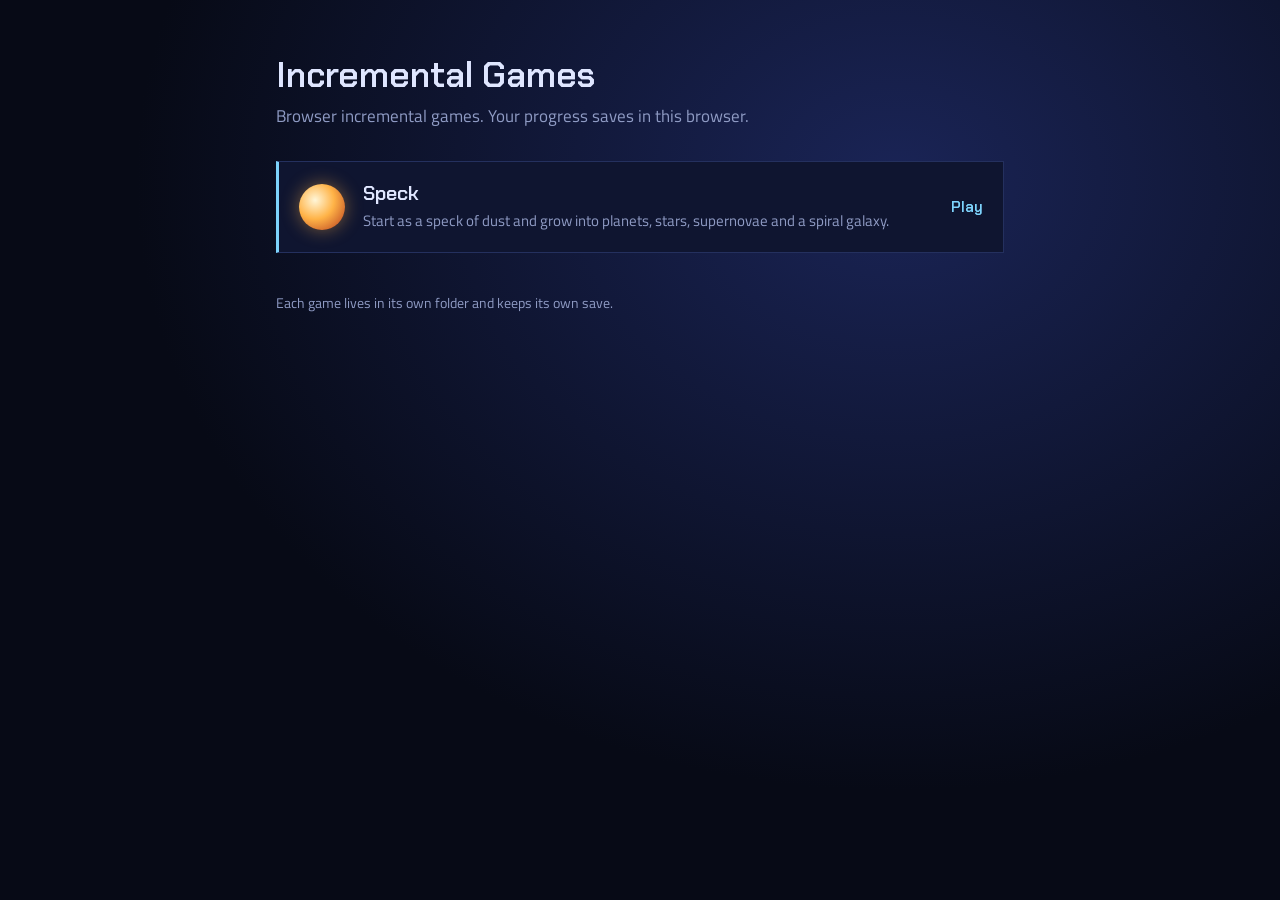
==== index.html @ cf6286ca "GitHub Pages: landing page and rules for more games Root index.html lists the games (Speck in "1st T" ====
<!DOCTYPE html>
<html lang="en">
<head>
  <meta charset="utf-8">
  <meta name="viewport" content="width=device-width, initial-scale=1">
  <title>Incremental Games</title>
  <link rel="preconnect" href="https://fonts.googleapis.com">
  <link rel="preconnect" href="https://fonts.gstatic.com" crossorigin>
  <link rel="stylesheet" href="https://fonts.googleapis.com/css2?family=Chakra+Petch:wght@500;600&family=Titillium+Web:wght@400;600&display=swap">
  <style>
    :root { --bg: #070a16; --panel: #0f1530; --border: #24305e; --text: #dfe6ff; --muted: #8f9bc4; --accent: #7dd3fc; }
    * { box-sizing: border-box; }
    body { margin: 0; min-height: 100vh; background: radial-gradient(ellipse at 70% 20%, #1a2456 0%, var(--bg) 60%); color: var(--text); font: 17px/1.55 "Titillium Web", system-ui, sans-serif; }
    main { max-width: 760px; margin: 0 auto; padding: 56px 16px 40px; }
    h1 { font: 600 2.2rem/1.1 "Chakra Petch", sans-serif; margin: 0 0 8px; }
    p.lead { color: var(--muted); margin: 0 0 32px; }
    .games { display: grid; gap: 14px; }
    a.game { display: flex; gap: 18px; align-items: center; padding: 18px 20px; background: var(--panel); border: 1px solid var(--border); border-left: 3px solid var(--accent); color: inherit; text-decoration: none; }
    a.game:hover, a.game:focus-visible { border-color: var(--accent); outline: none; }
    .dot { flex: none; width: 46px; height: 46px; border-radius: 50%; background: radial-gradient(circle at 35% 35%, #fff6d8, #ffb347 45%, #b4381c 100%); box-shadow: 0 0 18px rgba(255, 179, 71, 0.45); }
    .name { font: 600 1.25rem "Chakra Petch", sans-serif; }
    .desc { color: var(--muted); font-size: 0.95rem; }
    .play { margin-left: auto; font: 600 0.95rem "Chakra Petch", sans-serif; color: var(--accent); white-space: nowrap; }
    footer { margin-top: 40px; color: var(--muted); font-size: 0.85rem; }
  </style>
</head>
<body>
  <main>
    <h1>Incremental Games</h1>
    <p class="lead">Browser incremental games. Your progress saves in this browser.</p>
    <div class="games">
      <a class="game" href="1st%20Try/">
        <span class="dot" aria-hidden="true"></span>
        <span>
          <span class="name">Speck</span><br>
          <span class="desc">Start as a speck of dust and grow into planets, stars, supernovae and a spiral galaxy.</span>
        </span>
        <span class="play">Play</span>
      </a>
    </div>
    <footer>Each game lives in its own folder and keeps its own save.</footer>
  </main>
</body>
</html>
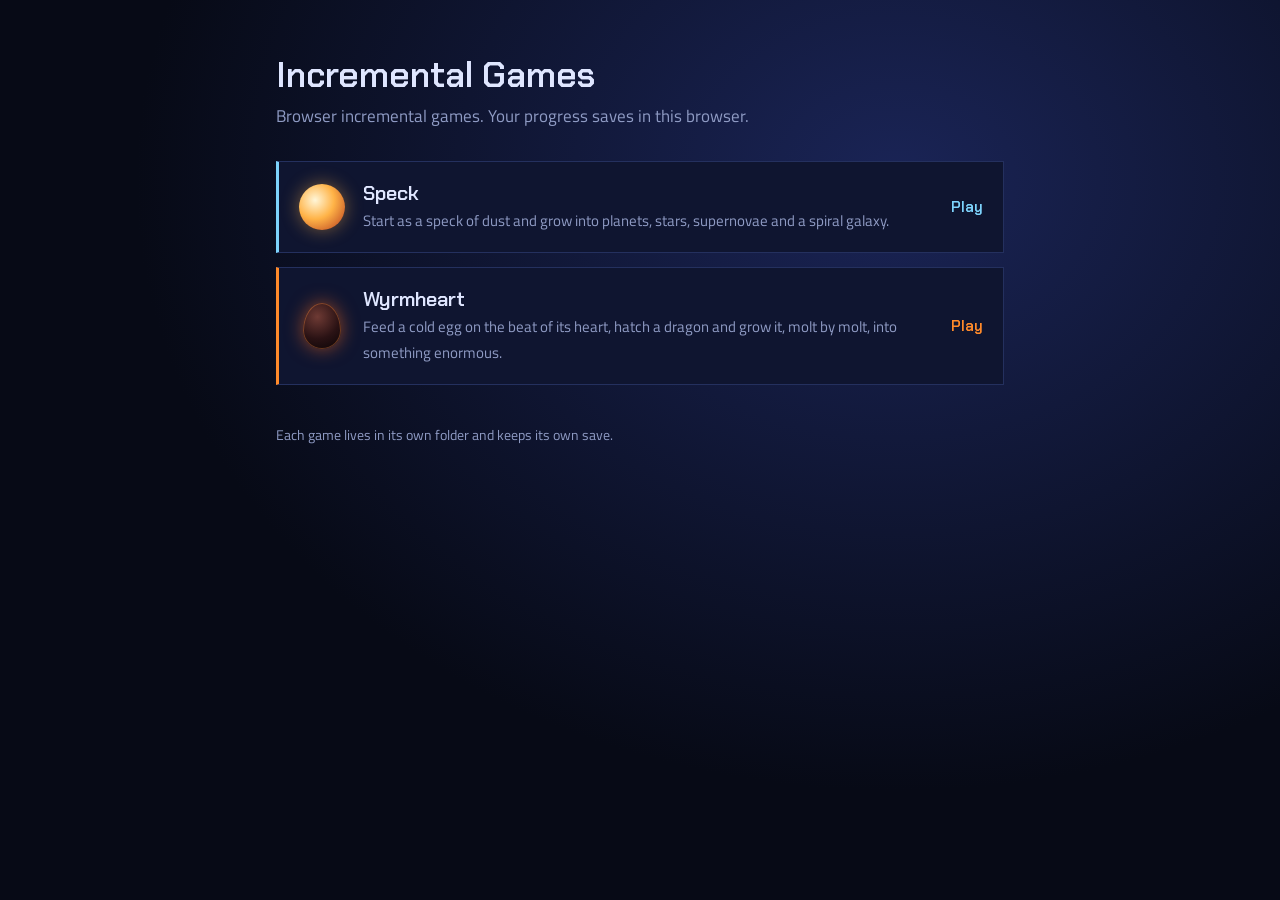
==== commit 43925c6d: "Wyrmheart: new dragon game with Egg and Youngling layers Second game in the portfolio. Feed an egg o" ====
--- a/index.html
+++ b/index.html
@@ -18,6 +18,7 @@
     a.game { display: flex; gap: 18px; align-items: center; padding: 18px 20px; background: var(--panel); border: 1px solid var(--border); border-left: 3px solid var(--accent); color: inherit; text-decoration: none; }
     a.game:hover, a.game:focus-visible { border-color: var(--accent); outline: none; }
     .dot { flex: none; width: 46px; height: 46px; border-radius: 50%; background: radial-gradient(circle at 35% 35%, #fff6d8, #ffb347 45%, #b4381c 100%); box-shadow: 0 0 18px rgba(255, 179, 71, 0.45); }
+    .dot.egg { border-radius: 50% 50% 50% 50% / 60% 60% 40% 40%; width: 38px; margin: 0 4px; background: radial-gradient(circle at 38% 30%, #6e3a34, #2a1214 55%, #080305); box-shadow: 0 0 18px rgba(255, 110, 30, 0.55), inset 0 0 0 1px rgba(255, 140, 60, 0.35); }
     .name { font: 600 1.25rem "Chakra Petch", sans-serif; }
     .desc { color: var(--muted); font-size: 0.95rem; }
     .play { margin-left: auto; font: 600 0.95rem "Chakra Petch", sans-serif; color: var(--accent); white-space: nowrap; }
@@ -37,6 +38,14 @@
         </span>
         <span class="play">Play</span>
       </a>
+      <a class="game" href="Dragon%20Incremental/" style="--accent: #ff8a2a">
+        <span class="dot egg" aria-hidden="true"></span>
+        <span>
+          <span class="name">Wyrmheart</span><br>
+          <span class="desc">Feed a cold egg on the beat of its heart, hatch a dragon and grow it, molt by molt, into something enormous.</span>
+        </span>
+        <span class="play">Play</span>
+      </a>
     </div>
     <footer>Each game lives in its own folder and keeps its own save.</footer>
   </main>
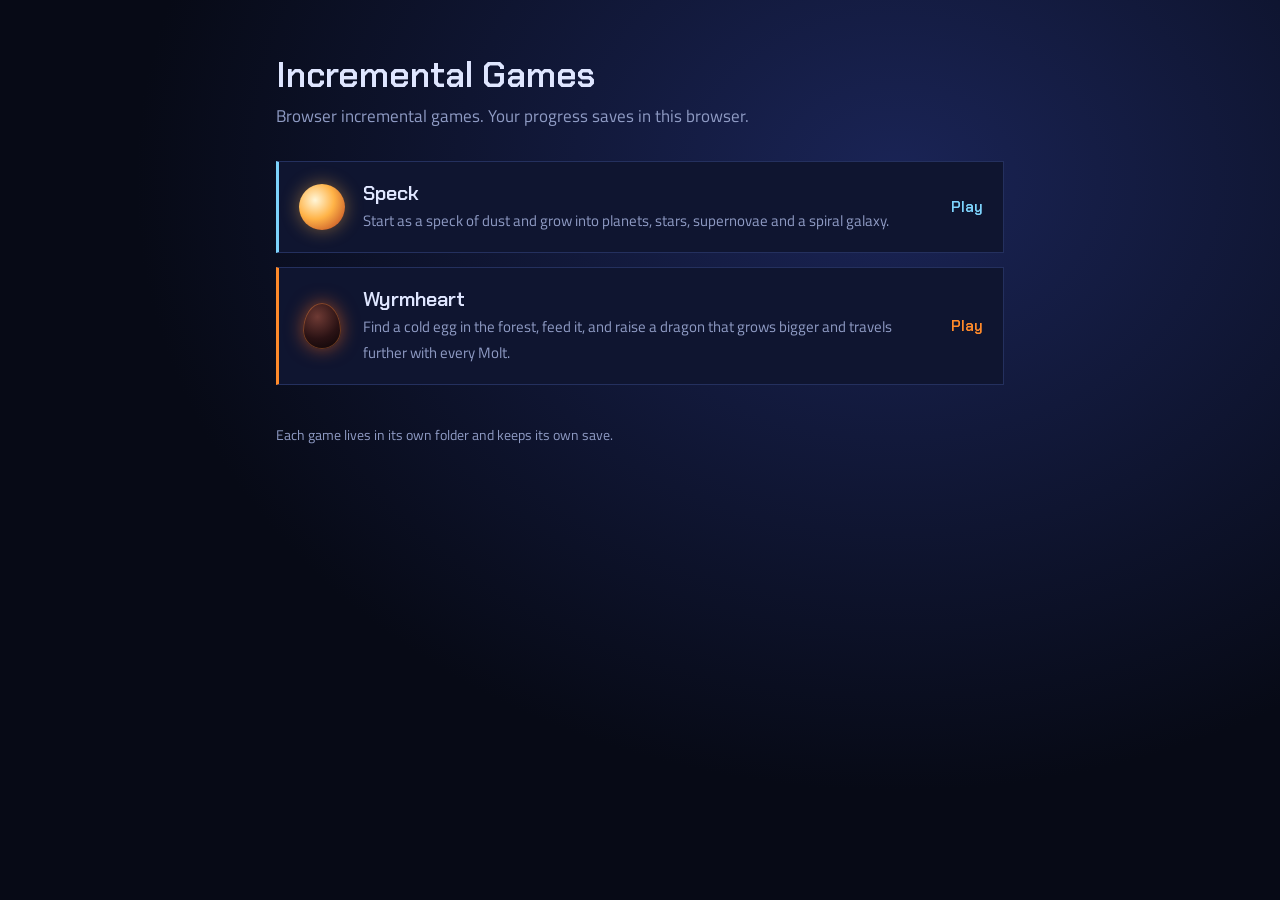
==== commit 51f62484: "Wyrmheart revamp: realistic dragon, cleaner UI, simpler slower layers - Realistic art from Higgsfiel" ====
--- a/index.html
+++ b/index.html
@@ -42,7 +42,7 @@
         <span class="dot egg" aria-hidden="true"></span>
         <span>
           <span class="name">Wyrmheart</span><br>
-          <span class="desc">Feed a cold egg on the beat of its heart, hatch a dragon and grow it, molt by molt, into something enormous.</span>
+          <span class="desc">Find a cold egg in the forest, feed it, and raise a dragon that grows bigger and travels further with every Molt.</span>
         </span>
         <span class="play">Play</span>
       </a>
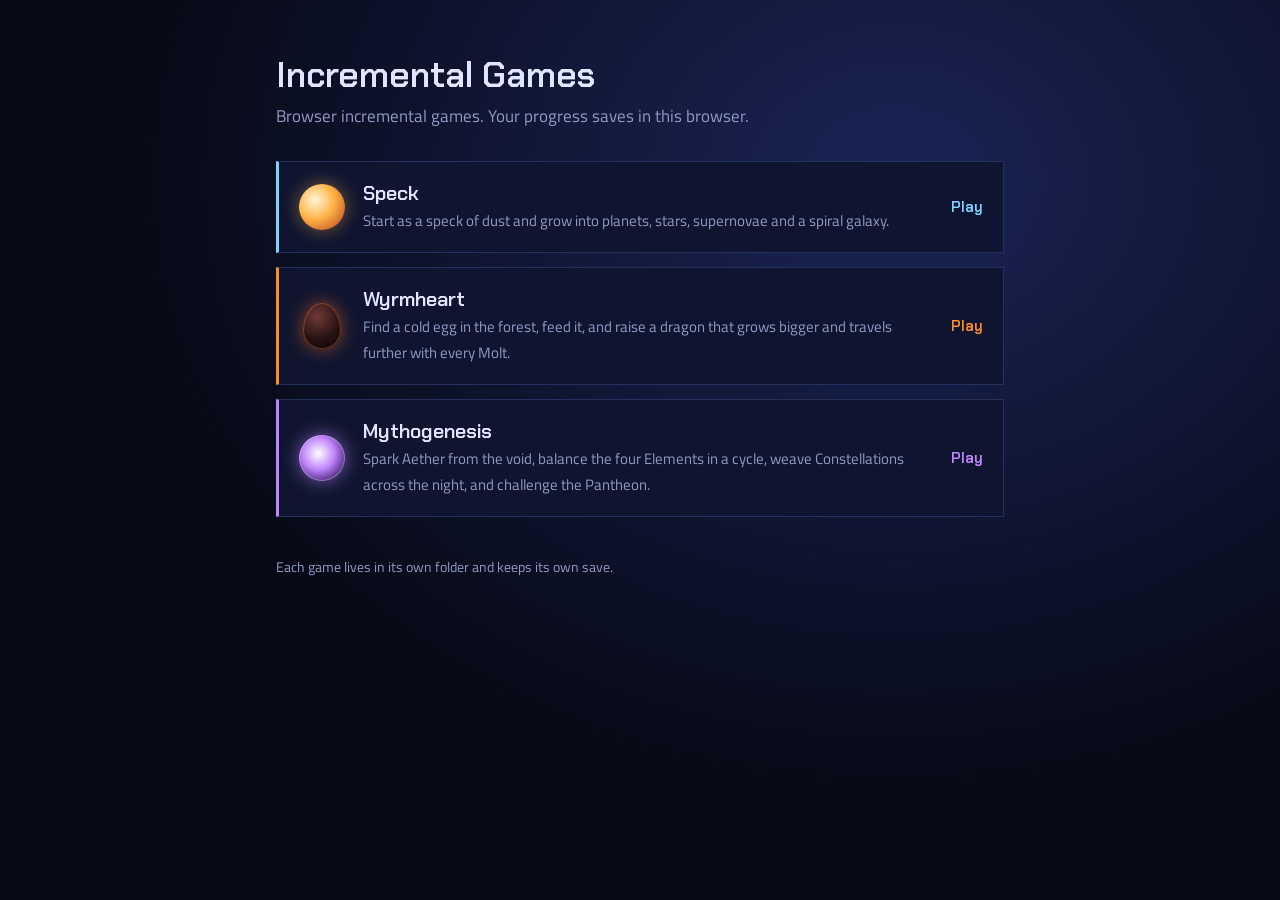
==== commit f95f70e5: "Mythogenesis: add 5-layer cosmic incremental game, index card, and game ideas" ====
--- a/index.html
+++ b/index.html
@@ -19,6 +19,7 @@
     a.game:hover, a.game:focus-visible { border-color: var(--accent); outline: none; }
     .dot { flex: none; width: 46px; height: 46px; border-radius: 50%; background: radial-gradient(circle at 35% 35%, #fff6d8, #ffb347 45%, #b4381c 100%); box-shadow: 0 0 18px rgba(255, 179, 71, 0.45); }
     .dot.egg { border-radius: 50% 50% 50% 50% / 60% 60% 40% 40%; width: 38px; margin: 0 4px; background: radial-gradient(circle at 38% 30%, #6e3a34, #2a1214 55%, #080305); box-shadow: 0 0 18px rgba(255, 110, 30, 0.55), inset 0 0 0 1px rgba(255, 140, 60, 0.35); }
+    .dot.star { background: radial-gradient(circle at 42% 40%, #ffffff, #c084fc 42%, #31145c 85%, #080416 100%); box-shadow: 0 0 18px rgba(192, 132, 252, 0.6), inset 0 0 0 1px rgba(226, 212, 255, 0.4); }
     .name { font: 600 1.25rem "Chakra Petch", sans-serif; }
     .desc { color: var(--muted); font-size: 0.95rem; }
     .play { margin-left: auto; font: 600 0.95rem "Chakra Petch", sans-serif; color: var(--accent); white-space: nowrap; }
@@ -46,6 +47,14 @@
         </span>
         <span class="play">Play</span>
       </a>
+      <a class="game" href="Mythogenesis/" style="--accent: #c084fc">
+        <span class="dot star" aria-hidden="true"></span>
+        <span>
+          <span class="name">Mythogenesis</span><br>
+          <span class="desc">Spark Aether from the void, balance the four Elements in a cycle, weave Constellations across the night, and challenge the Pantheon.</span>
+        </span>
+        <span class="play">Play</span>
+      </a>
     </div>
     <footer>Each game lives in its own folder and keeps its own save.</footer>
   </main>
